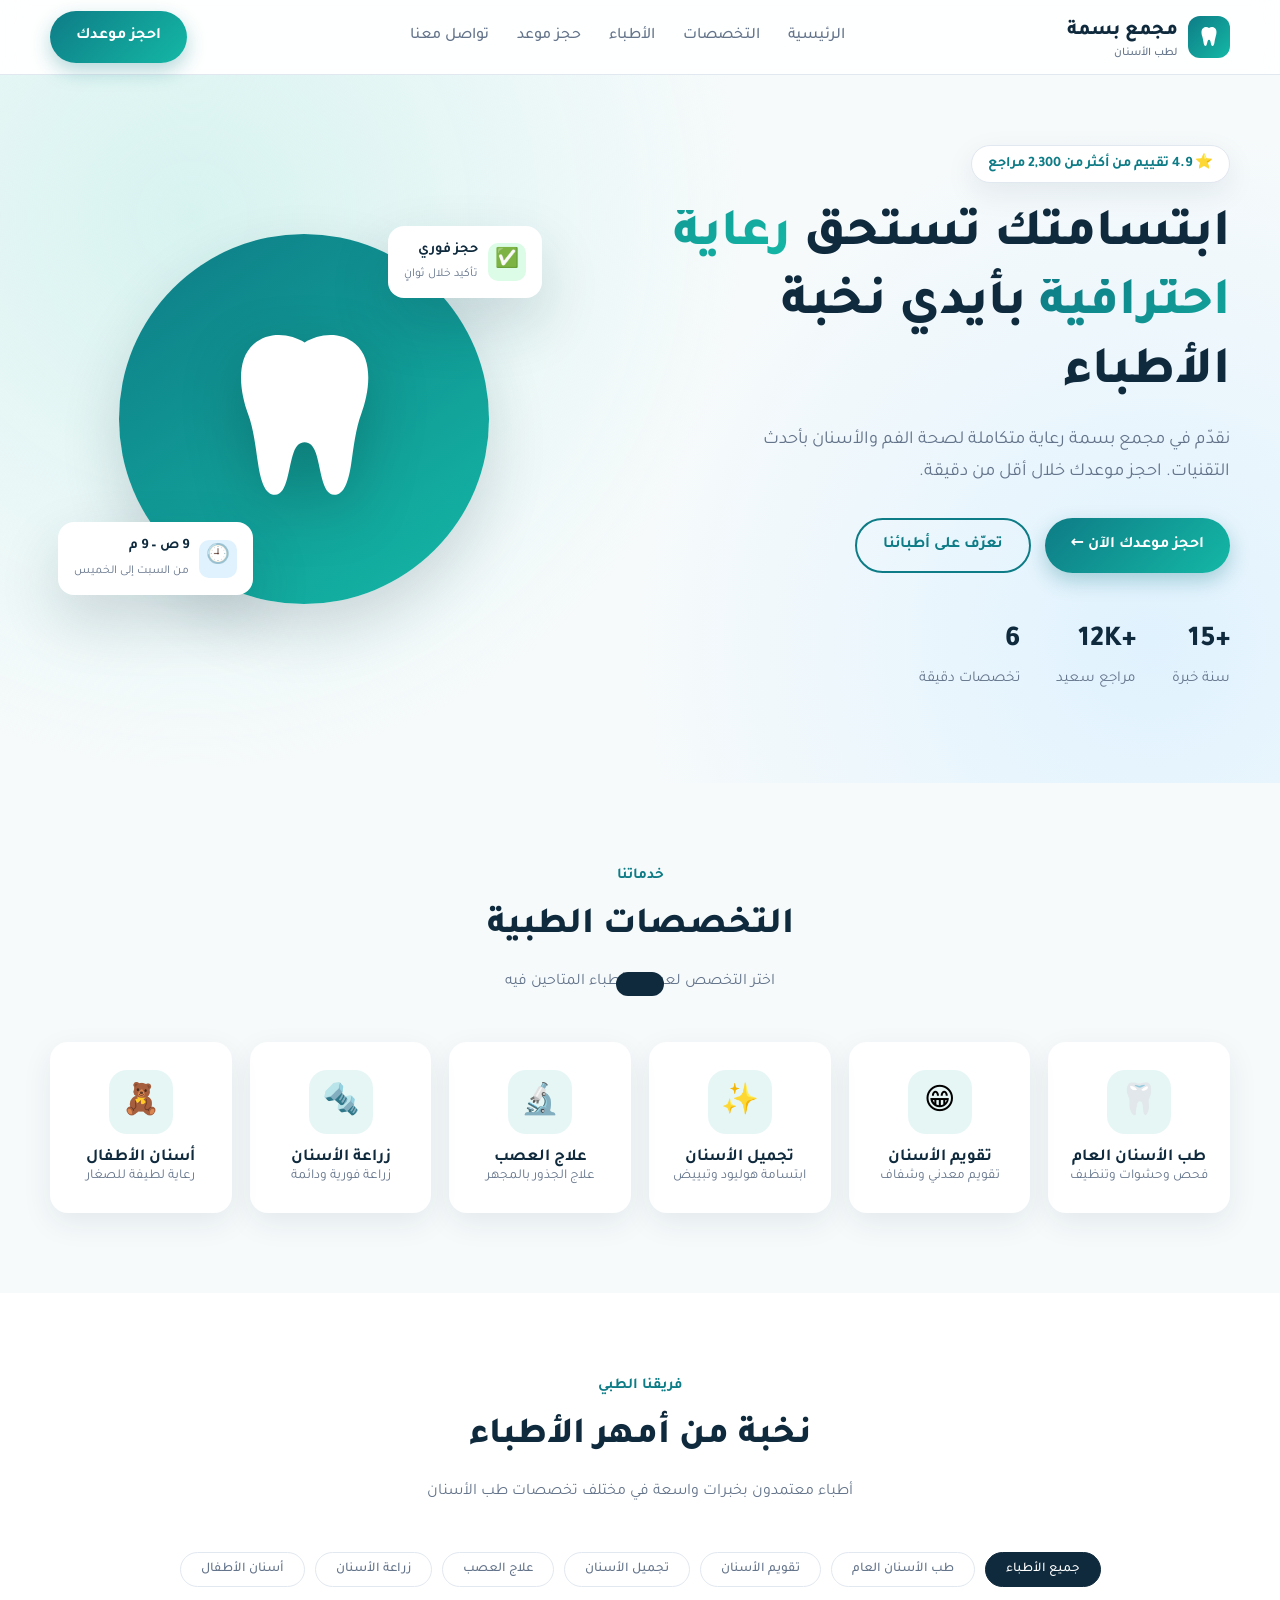
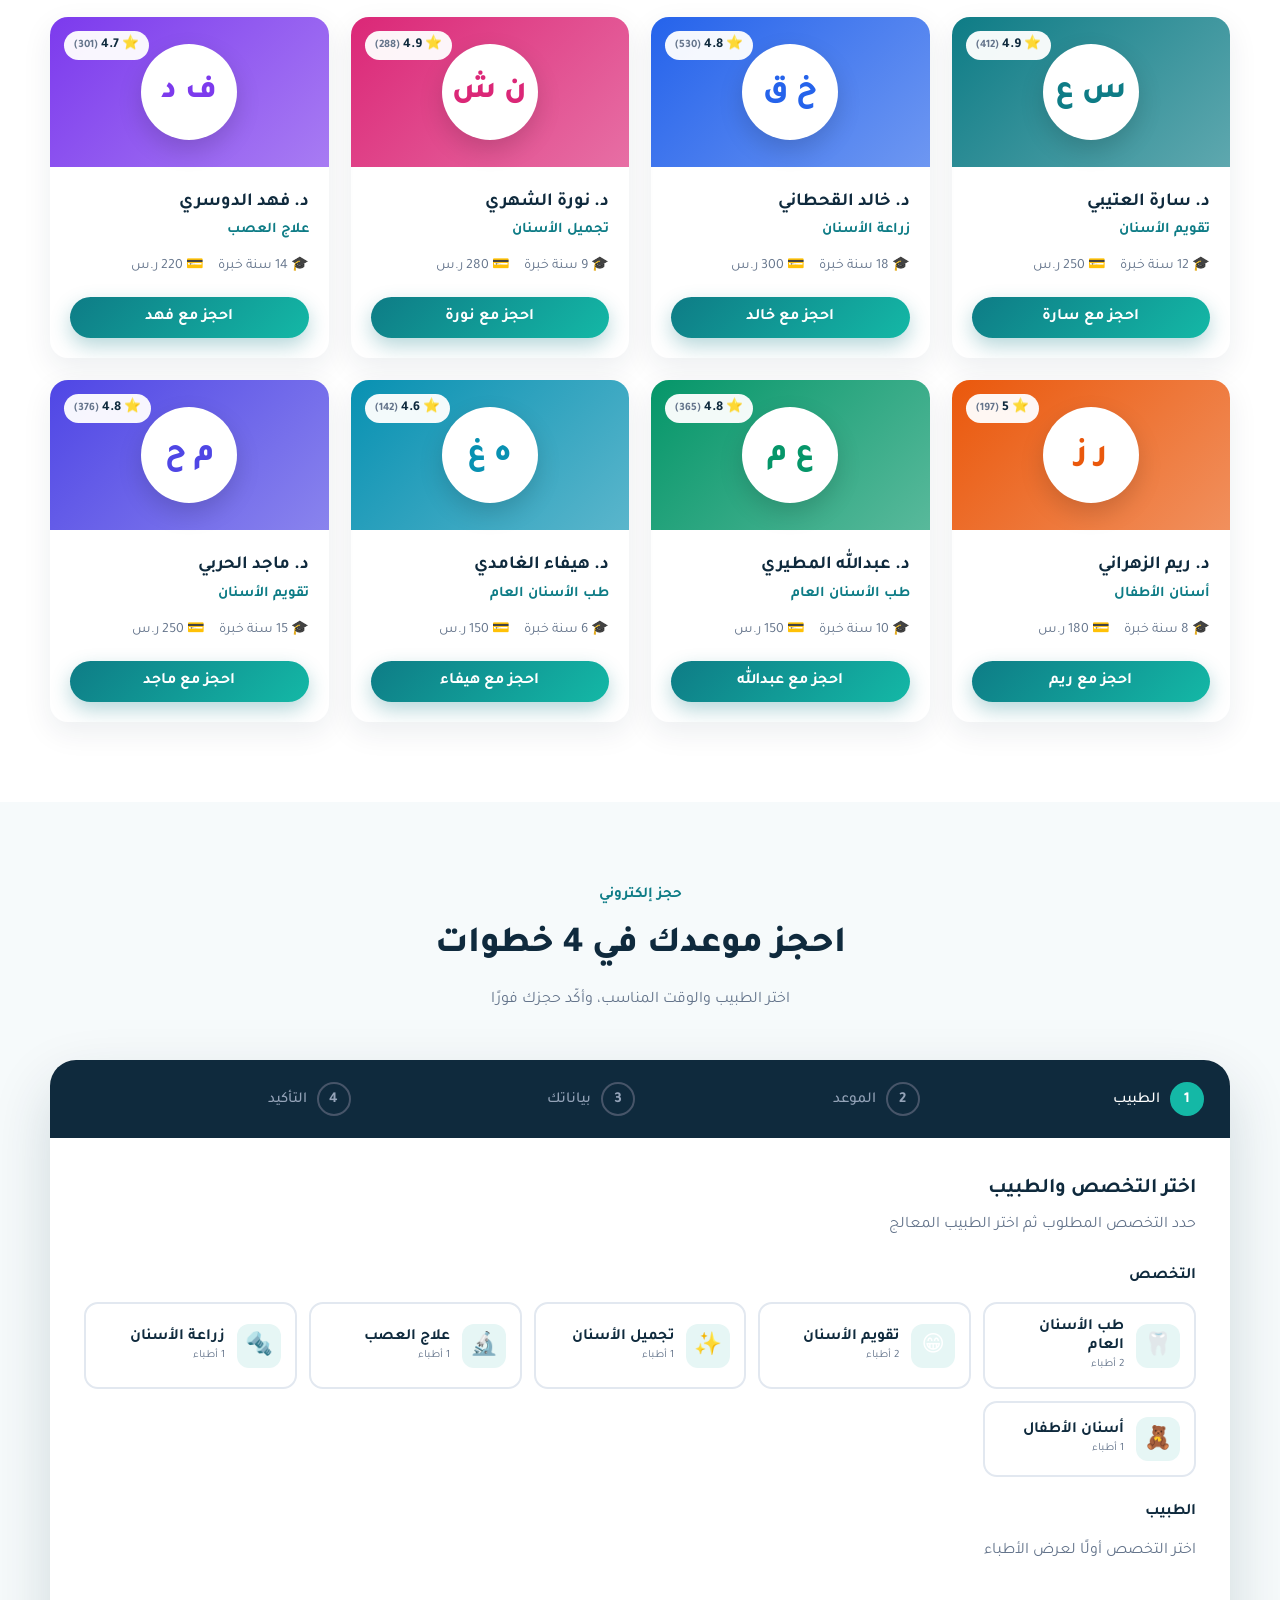
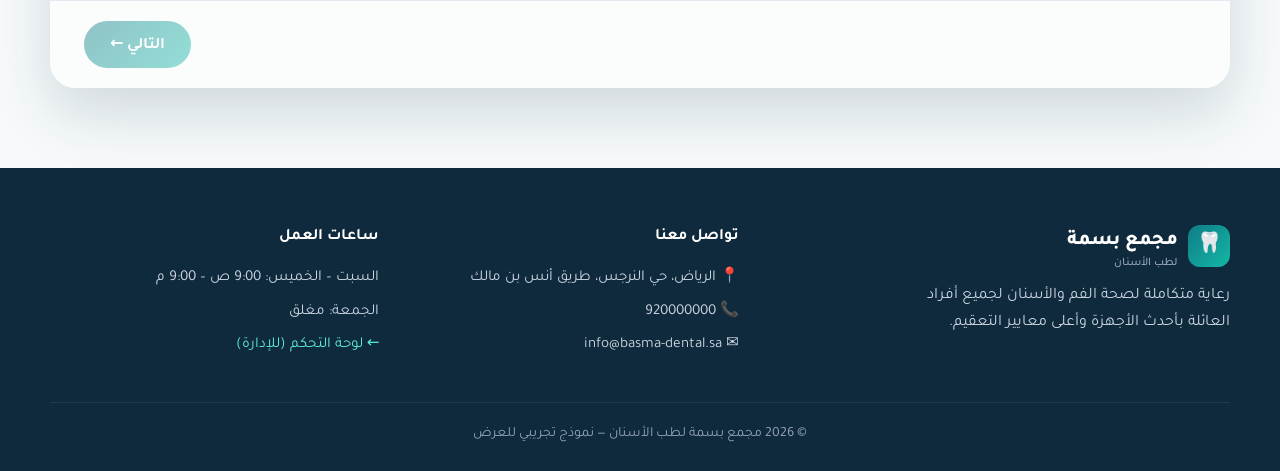
==== dental-demo/index.html @ fd0d290c "Rename site folders to dental-demo and pizza-demo Co-Authored-By: Claude Opus 5.5 <noreply@anthropic" ====
<!DOCTYPE html>
<html lang="ar" dir="rtl">
<head>
<meta charset="UTF-8">
<meta name="viewport" content="width=device-width, initial-scale=1.0">
<title>مجمع بسمة لطب الأسنان | احجز موعدك</title>
<meta name="description" content="احجز موعدك في مجمع بسمة لطب الأسنان بسهولة: اختر التخصص والطبيب والموعد المناسب.">
<link rel="icon" href="data:image/svg+xml,<svg xmlns='http://www.w3.org/2000/svg' viewBox='0 0 100 100'><text y='.9em' font-size='90'>🦷</text></svg>">
<link rel="preconnect" href="https://fonts.googleapis.com">
<link rel="preconnect" href="https://fonts.gstatic.com" crossorigin>
<link href="https://fonts.googleapis.com/css2?family=Tajawal:wght@400;500;700;800&display=swap" rel="stylesheet">
<link rel="stylesheet" href="style.css">
</head>
<body>

<nav class="nav">
  <div class="container">
    <a href="#" class="logo">
      <span class="logo-mark"><svg width="24" height="24" viewBox="0 0 24 24" fill="currentColor"><path d="M12 3c-1.6-1-4.2-1.4-6 .2C3.8 5.1 4.4 9 5.3 11.4c.7 1.9.9 3.9 1.2 5.9.3 2 .8 3.7 2 3.7 1.5 0 1.6-3.4 2.2-5 .3-.8.7-1.2 1.3-1.2s1 .4 1.3 1.2c.6 1.6.7 5 2.2 5 1.2 0 1.7-1.7 2-3.7.3-2 .5-4 1.2-5.9.9-2.4 1.5-6.3-.7-8.2C16.2 1.6 13.6 2 12 3z"/></svg></span>
      <span>مجمع بسمة<small>لطب الأسنان</small></span>
    </a>
    <div class="nav-links">
      <a href="#top">الرئيسية</a>
      <a href="#specialties">التخصصات</a>
      <a href="#doctors">الأطباء</a>
      <a href="#booking">حجز موعد</a>
      <a href="#contact">تواصل معنا</a>
    </div>
    <a href="#booking" class="btn btn-primary">احجز موعدك</a>
  </div>
</nav>

<header class="hero" id="top">
  <div class="container">
    <div>
      <span class="badge">⭐ 4.9 تقييم من أكثر من 2,300 مراجع</span>
      <h1>ابتسامتك تستحق <span>رعاية احترافية</span> بأيدي نخبة الأطباء</h1>
      <p>نقدّم في مجمع بسمة رعاية متكاملة لصحة الفم والأسنان بأحدث التقنيات. احجز موعدك خلال أقل من دقيقة.</p>
      <div class="hero-actions">
        <a href="#booking" class="btn btn-primary">احجز موعدك الآن ←</a>
        <a href="#doctors" class="btn btn-outline">تعرّف على أطبائنا</a>
      </div>
      <div class="stats">
        <div><b>+15</b><span>سنة خبرة</span></div>
        <div><b>+12K</b><span>مراجع سعيد</span></div>
        <div><b>6</b><span>تخصصات دقيقة</span></div>
      </div>
    </div>
    <div class="hero-visual">
      <div class="hero-circle">
        <svg viewBox="0 0 24 24" fill="#fff"><path d="M12 3c-1.6-1-4.2-1.4-6 .2C3.8 5.1 4.4 9 5.3 11.4c.7 1.9.9 3.9 1.2 5.9.3 2 .8 3.7 2 3.7 1.5 0 1.6-3.4 2.2-5 .3-.8.7-1.2 1.3-1.2s1 .4 1.3 1.2c.6 1.6.7 5 2.2 5 1.2 0 1.7-1.7 2-3.7.3-2 .5-4 1.2-5.9.9-2.4 1.5-6.3-.7-8.2C16.2 1.6 13.6 2 12 3z"/></svg>
      </div>
      <div class="float-card fc1"><span class="ic" style="background:#dcfce7">✅</span><div><b>حجز فوري</b><small>تأكيد خلال ثوانٍ</small></div></div>
      <div class="float-card fc2"><span class="ic" style="background:#e0f2fe">🕘</span><div><b>9 ص – 9 م</b><small>من السبت إلى الخميس</small></div></div>
    </div>
  </div>
</header>

<section id="specialties">
  <div class="container">
    <div class="section-head">
      <span class="eyebrow">خدماتنا</span>
      <h2>التخصصات الطبية</h2>
      <p>اختر التخصص لعرض الأطباء المتاحين فيه</p>
    </div>
    <div class="spec-grid" id="specGrid"></div>
  </div>
</section>

<section id="doctors" style="background:#fff">
  <div class="container">
    <div class="section-head">
      <span class="eyebrow">فريقنا الطبي</span>
      <h2>نخبة من أمهر الأطباء</h2>
      <p>أطباء معتمدون بخبرات واسعة في مختلف تخصصات طب الأسنان</p>
    </div>
    <div class="filters" id="filters"></div>
    <div class="doc-grid" id="docGrid"></div>
  </div>
</section>

<section id="booking">
  <div class="container">
    <div class="section-head">
      <span class="eyebrow">حجز إلكتروني</span>
      <h2>احجز موعدك في 4 خطوات</h2>
      <p>اختر الطبيب والوقت المناسب، وأكّد حجزك فورًا</p>
    </div>

    <div class="booking-wrap">
      <div class="stepper" id="stepper">
        <div class="step active"><span class="n">1</span>الطبيب</div>
        <div class="step"><span class="n">2</span>الموعد</div>
        <div class="step"><span class="n">3</span>بياناتك</div>
        <div class="step"><span class="n">4</span>التأكيد</div>
      </div>

      <!-- Step 1 -->
      <div class="panel show" data-step="1">
        <h3>اختر التخصص والطبيب</h3>
        <p class="hint">حدد التخصص المطلوب ثم اختر الطبيب المعالج</p>
        <span class="label">التخصص</span>
        <div class="pick-grid" id="bSpecs"></div>
        <span class="label">الطبيب</span>
        <div class="pick-grid" id="bDocs"></div>
      </div>

      <!-- Step 2 -->
      <div class="panel" data-step="2">
        <h3>اختر اليوم والوقت</h3>
        <p class="hint" id="docHint"></p>
        <span class="label">اليوم</span>
        <div class="dates" id="dates"></div>
        <span class="label">الوقت المتاح</span>
        <div id="slots"></div>
        <div class="legend"><span><i style="background:#fff;border:2px solid #e2e8f0"></i>متاح</span><span><i style="background:#0e7c86"></i>مختار</span><span><i style="background:#f1f5f9"></i>محجوز</span></div>
      </div>

      <!-- Step 3 -->
      <div class="panel" data-step="3">
        <h3>بيانات المراجع</h3>
        <p class="hint">نحتاج بعض البيانات لتأكيد حجزك والتواصل معك</p>
        <form class="form-grid" id="pForm" novalidate>
          <div class="field"><label>الاسم الكامل *</label><input id="fName" placeholder="مثال: محمد أحمد"><span class="msg">الرجاء إدخال الاسم الكامل</span></div>
          <div class="field"><label>رقم الجوال *</label><input id="fPhone" placeholder="05xxxxxxxx" inputmode="numeric" maxlength="10" dir="ltr" style="text-align:right"><span class="msg">رقم الجوال يجب أن يبدأ بـ 05 ويتكون من 10 أرقام</span></div>
          <div class="field"><label>العمر</label><input id="fAge" type="number" min="1" max="110" placeholder="اختياري"></div>
          <div class="field"><label>الجنس</label><select id="fGender"><option>ذكر</option><option>أنثى</option></select></div>
          <div class="field"><label>نوع الزيارة</label><select id="fType"><option>كشف أول مرة</option><option>متابعة</option><option>حالة طارئة</option></select></div>
          <div class="field"><label>التأمين الطبي</label><select id="fIns"><option>بدون تأمين</option><option>بوبا</option><option>التعاونية</option><option>ميدغلف</option><option>تكافل الراجحي</option></select></div>
          <div class="field full"><label>ملاحظات (اختياري)</label><textarea id="fNotes" rows="3" placeholder="صف الأعراض أو أي ملاحظات للطبيب"></textarea></div>
        </form>
      </div>

      <!-- Step 4 -->
      <div class="panel" data-step="4">
        <h3>مراجعة وتأكيد الحجز</h3>
        <p class="hint">تأكد من صحة البيانات قبل تأكيد الموعد</p>
        <div class="summary" id="summary"></div>
        <div class="note">⏰ نرجو الحضور قبل الموعد بـ 15 دقيقة، وإحضار الهوية وبطاقة التأمين إن وُجدت.</div>
        <label class="check"><input type="checkbox" id="agree"> أوافق على سياسة الإلغاء (يمكن الإلغاء قبل الموعد بـ 24 ساعة)</label>
      </div>

      <div class="panel-foot">
        <button class="btn btn-ghost" id="prevBtn" style="visibility:hidden">→ السابق</button>
        <button class="btn btn-primary" id="nextBtn" disabled>التالي ←</button>
      </div>
    </div>
  </div>
</section>

<footer id="contact">
  <div class="container">
    <div class="foot-grid">
      <div>
        <a class="logo"><span class="logo-mark">🦷</span><span>مجمع بسمة<small style="color:#94a3b8">لطب الأسنان</small></span></a>
        <p style="margin-top:14px;max-width:340px">رعاية متكاملة لصحة الفم والأسنان لجميع أفراد العائلة بأحدث الأجهزة وأعلى معايير التعقيم.</p>
      </div>
      <div>
        <h4>تواصل معنا</h4>
        <ul><li>📍 الرياض، حي النرجس، طريق أنس بن مالك</li><li>📞 920000000</li><li>✉️ info@basma-dental.sa</li></ul>
      </div>
      <div>
        <h4>ساعات العمل</h4>
        <ul><li>السبت – الخميس: 9:00 ص – 9:00 م</li><li>الجمعة: مغلق</li><li><a href="admin.html" style="color:#5eead4">← لوحة التحكم (للإدارة)</a></li></ul>
      </div>
    </div>
    <div class="copy">© 2026 مجمع بسمة لطب الأسنان — نموذج تجريبي للعرض</div>
  </div>
</footer>

<div class="overlay" id="successBox">
  <div class="success">
    <div class="check-anim"><svg viewBox="0 0 24 24"><path d="M5 13l4 4L19 7" stroke-linecap="round" stroke-linejoin="round"/></svg></div>
    <h3>تم تأكيد موعدك بنجاح! 🎉</h3>
    <p>سيصلك تذكير برسالة نصية قبل الموعد</p>
    <div class="ticket" id="ticket"></div>
    <div class="actions">
      <button class="btn btn-primary" onclick="window.print()">🖨️ طباعة</button>
      <button class="btn btn-outline" id="newBooking">حجز جديد</button>
    </div>
  </div>
</div>

<div class="toast" id="toast"></div>

<script src="data.js"></script>
<script src="app.js"></script>
</body>
</html>
---- dental-demo/style.css ----
:root{
  --primary:#0e7c86;--primary-2:#14b8a6;--primary-soft:#e6f6f5;
  --dark:#0f2a3d;--text:#334155;--muted:#64748b;--line:#e2e8f0;
  --bg:#f6fafb;--card:#ffffff;--danger:#e11d48;--warn:#f59e0b;--ok:#16a34a;
  --radius:18px;--shadow:0 10px 30px rgba(15,42,61,.08);--shadow-lg:0 25px 60px rgba(15,42,61,.16);
}
*{box-sizing:border-box;margin:0;padding:0}
html{scroll-behavior:smooth}
body{font-family:'Tajawal',system-ui,sans-serif;background:var(--bg);color:var(--text);line-height:1.7;-webkit-font-smoothing:antialiased}
a{color:inherit;text-decoration:none}
button{font-family:inherit;cursor:pointer;border:none;background:none}
input,select,textarea{font-family:inherit;font-size:1rem}
.container{width:min(1180px,100% - 32px);margin-inline:auto}
.btn{display:inline-flex;align-items:center;justify-content:center;gap:8px;padding:12px 26px;border-radius:999px;font-weight:700;font-size:1rem;transition:.25s}
.btn-primary{background:linear-gradient(135deg,var(--primary),var(--primary-2));color:#fff;box-shadow:0 8px 20px rgba(14,124,134,.3)}
.btn-primary:hover{transform:translateY(-2px);box-shadow:0 12px 28px rgba(14,124,134,.4)}
.btn-outline{border:2px solid var(--primary);color:var(--primary)}
.btn-outline:hover{background:var(--primary);color:#fff}
.btn-ghost{color:var(--muted)}
.btn-ghost:hover{color:var(--dark)}
.btn:disabled{opacity:.45;cursor:not-allowed;transform:none!important;box-shadow:none}

/* NAV */
.nav{position:sticky;top:0;z-index:50;background:rgba(255,255,255,.85);backdrop-filter:blur(14px);border-bottom:1px solid var(--line)}
.nav .container{display:flex;align-items:center;justify-content:space-between;height:74px}
.logo{display:flex;align-items:center;gap:10px;font-weight:800;font-size:1.25rem;color:var(--dark)}
.logo-mark{width:42px;height:42px;border-radius:12px;background:linear-gradient(135deg,var(--primary),var(--primary-2));display:grid;place-items:center;color:#fff}
.logo small{display:block;font-size:.72rem;font-weight:500;color:var(--muted);line-height:1}
.nav-links{display:flex;gap:28px;font-weight:500}
.nav-links a{color:var(--muted);transition:.2s}
.nav-links a:hover{color:var(--primary)}
@media(max-width:860px){.nav-links{display:none}.nav .btn{padding:10px 18px;font-size:.9rem}}

/* HERO */
.hero{padding:70px 0 90px;background:radial-gradient(circle at 15% 20%,#d7f3f0 0,transparent 45%),radial-gradient(circle at 90% 80%,#e0f2fe 0,transparent 40%)}
.hero .container{display:grid;grid-template-columns:1.1fr .9fr;gap:50px;align-items:center}
.badge{display:inline-flex;align-items:center;gap:8px;background:#fff;border:1px solid var(--line);padding:6px 16px;border-radius:999px;font-size:.9rem;color:var(--primary);font-weight:700;box-shadow:var(--shadow)}
.hero h1{font-size:clamp(2rem,4.5vw,3.3rem);line-height:1.3;color:var(--dark);margin:20px 0 16px;font-weight:800}
.hero h1 span{background:linear-gradient(135deg,var(--primary),var(--primary-2));-webkit-background-clip:text;background-clip:text;color:transparent}
.hero p{font-size:1.15rem;color:var(--muted);max-width:520px}
.hero-actions{display:flex;gap:14px;margin-top:30px;flex-wrap:wrap}
.stats{display:flex;gap:36px;margin-top:44px;flex-wrap:wrap}
.stats b{display:block;font-size:1.8rem;color:var(--dark);font-weight:800}
.stats span{color:var(--muted);font-size:.95rem}
.hero-visual{position:relative;aspect-ratio:1/1;max-width:440px;margin-inline:auto;width:100%}
.hero-circle{position:absolute;inset:8%;border-radius:50%;background:linear-gradient(145deg,var(--primary),var(--primary-2));box-shadow:var(--shadow-lg);display:grid;place-items:center}
.hero-circle svg{width:55%;filter:drop-shadow(0 20px 30px rgba(0,0,0,.2))}
.float-card{position:absolute;background:#fff;border-radius:16px;padding:12px 16px;box-shadow:var(--shadow-lg);display:flex;align-items:center;gap:10px;font-size:.9rem;animation:float 4s ease-in-out infinite}
.float-card .ic{width:38px;height:38px;border-radius:10px;display:grid;place-items:center;font-size:1.2rem}
.float-card b{display:block;color:var(--dark)}
.float-card small{color:var(--muted)}
.fc1{top:6%;right:-4%}.fc2{bottom:10%;left:-6%;animation-delay:1.5s}
@keyframes float{50%{transform:translateY(-12px)}}
@media(max-width:900px){.hero .container{grid-template-columns:1fr}.hero-visual{max-width:340px}.fc1{right:0}.fc2{left:0}}

/* SECTIONS */
section{padding:80px 0}
.section-head{text-align:center;max-width:620px;margin:0 auto 46px}
.section-head .eyebrow{color:var(--primary);font-weight:700;font-size:.95rem}
.section-head h2{font-size:clamp(1.6rem,3vw,2.3rem);color:var(--dark);margin:6px 0 10px;font-weight:800}
.section-head p{color:var(--muted)}

.spec-grid{display:grid;grid-template-columns:repeat(auto-fill,minmax(170px,1fr));gap:18px}
.spec{background:var(--card);border:2px solid transparent;border-radius:var(--radius);padding:26px 18px;text-align:center;box-shadow:var(--shadow);transition:.25s}
.spec:hover,.spec.active{border-color:var(--primary-2);transform:translateY(-4px)}
.spec .ic{width:64px;height:64px;margin:0 auto 14px;border-radius:18px;background:var(--primary-soft);display:grid;place-items:center;font-size:1.9rem}
.spec h3{font-size:1.05rem;color:var(--dark)}
.spec span{font-size:.85rem;color:var(--muted)}

.filters{display:flex;gap:10px;flex-wrap:wrap;justify-content:center;margin-bottom:30px}
.chip{padding:8px 20px;border-radius:999px;background:#fff;border:1px solid var(--line);font-weight:500;color:var(--muted);transition:.2s}
.chip.active,.chip:hover{background:var(--dark);color:#fff;border-color:var(--dark)}

.doc-grid{display:grid;grid-template-columns:repeat(auto-fill,minmax(260px,1fr));gap:22px}
.doc{background:var(--card);border-radius:var(--radius);overflow:hidden;box-shadow:var(--shadow);transition:.3s;display:flex;flex-direction:column}
.doc:hover{transform:translateY(-6px);box-shadow:var(--shadow-lg)}
.doc-top{height:150px;position:relative;display:grid;place-items:center}
.avatar{width:96px;height:96px;border-radius:50%;background:#fff;display:grid;place-items:center;font-size:2rem;font-weight:800;border:4px solid rgba(255,255,255,.7);box-shadow:0 10px 25px rgba(0,0,0,.15)}
.rating{position:absolute;top:14px;left:14px;background:rgba(255,255,255,.95);padding:3px 10px;border-radius:999px;font-size:.85rem;font-weight:700;color:var(--dark)}
.doc-body{padding:20px;flex:1;display:flex;flex-direction:column}
.doc-body h3{color:var(--dark);font-size:1.15rem}
.doc-body .sp{color:var(--primary);font-weight:700;font-size:.92rem}
.doc-meta{display:flex;gap:14px;color:var(--muted);font-size:.88rem;margin:12px 0 18px;flex-wrap:wrap}
.doc-body .btn{margin-top:auto;width:100%;padding:11px}

/* BOOKING */
.booking-wrap{background:var(--card);border-radius:26px;box-shadow:var(--shadow-lg);overflow:hidden}
.stepper{display:flex;background:var(--dark);padding:22px 26px;gap:10px;overflow-x:auto}
.step{flex:1;display:flex;align-items:center;gap:10px;color:#94a3b8;font-weight:500;min-width:140px;font-size:.95rem}
.step .n{width:34px;height:34px;border-radius:50%;border:2px solid #475569;display:grid;place-items:center;font-weight:700;flex-shrink:0;transition:.3s}
.step.active{color:#fff}.step.active .n{background:var(--primary-2);border-color:var(--primary-2);color:#fff}
.step.done{color:#5eead4}.step.done .n{background:transparent;border-color:#5eead4;color:#5eead4}
.panel{padding:34px;display:none;animation:fade .35s}
.panel.show{display:block}
@keyframes fade{from{opacity:0;transform:translateY(8px)}}
.panel h3{color:var(--dark);font-size:1.3rem;margin-bottom:4px}
.panel .hint{color:var(--muted);margin-bottom:24px}
.label{font-weight:700;color:var(--dark);margin:22px 0 12px;display:block}
.pick-grid{display:grid;grid-template-columns:repeat(auto-fill,minmax(200px,1fr));gap:12px}
.pick{border:2px solid var(--line);border-radius:14px;padding:14px;text-align:right;display:flex;align-items:center;gap:12px;transition:.2s;background:#fff}
.pick:hover{border-color:var(--primary-2)}
.pick.sel{border-color:var(--primary);background:var(--primary-soft)}
.pick .mini{width:44px;height:44px;border-radius:12px;display:grid;place-items:center;font-weight:800;color:#fff;flex-shrink:0;font-size:1.1rem}
.pick b{display:block;color:var(--dark);font-size:.98rem}
.pick small{color:var(--muted)}
.dates{display:flex;gap:10px;overflow-x:auto;padding-bottom:8px}
.date{min-width:84px;border:2px solid var(--line);border-radius:14px;padding:10px 6px;text-align:center;background:#fff;transition:.2s}
.date small{display:block;color:var(--muted);font-size:.8rem}
.date b{display:block;font-size:1.4rem;color:var(--dark);line-height:1.3}
.date:hover{border-color:var(--primary-2)}
.date.sel{background:var(--primary);border-color:var(--primary)}
.date.sel small,.date.sel b{color:#fff}
.slots{display:grid;grid-template-columns:repeat(auto-fill,minmax(96px,1fr));gap:10px}
.slot{padding:10px;border-radius:12px;border:2px solid var(--line);background:#fff;font-weight:700;color:var(--dark);transition:.2s;direction:ltr}
.slot:hover:not(:disabled){border-color:var(--primary-2)}
.slot.sel{background:var(--primary);color:#fff;border-color:var(--primary)}
.slot:disabled{background:#f1f5f9;color:#cbd5e1;text-decoration:line-through;cursor:not-allowed}
.period{font-size:.9rem;color:var(--muted);margin:14px 0 8px}
.legend{display:flex;gap:18px;font-size:.85rem;color:var(--muted);margin-top:14px}
.legend i{display:inline-block;width:12px;height:12px;border-radius:4px;margin-left:6px;vertical-align:middle}
.form-grid{display:grid;grid-template-columns:1fr 1fr;gap:18px}
.field{display:flex;flex-direction:column;gap:6px}
.field.full{grid-column:1/-1}
.field label{font-weight:700;color:var(--dark);font-size:.95rem}
.field input,.field select,.field textarea{padding:13px 16px;border:2px solid var(--line);border-radius:12px;background:#fff;transition:.2s;outline:none}
.field input:focus,.field select:focus,.field textarea:focus{border-color:var(--primary-2);box-shadow:0 0 0 4px rgba(20,184,166,.12)}
.field.err input{border-color:var(--danger)}
.field .msg{color:var(--danger);font-size:.85rem;display:none}
.field.err .msg{display:block}
@media(max-width:640px){.form-grid{grid-template-columns:1fr}.panel{padding:22px}}
.summary{display:grid;grid-template-columns:1fr 1fr;gap:14px}
.sum-item{background:var(--bg);border-radius:14px;padding:16px;display:flex;gap:12px;align-items:center}
.sum-item .ic{width:42px;height:42px;border-radius:12px;background:#fff;display:grid;place-items:center;font-size:1.2rem;flex-shrink:0}
.sum-item small{color:var(--muted);display:block}
.sum-item b{color:var(--dark)}
@media(max-width:640px){.summary{grid-template-columns:1fr}}
.note{margin-top:20px;background:#fffbeb;border:1px solid #fde68a;color:#92400e;padding:12px 16px;border-radius:12px;font-size:.92rem}
.check{display:flex;gap:10px;align-items:center;margin-top:18px;font-size:.95rem}
.check input{width:18px;height:18px;accent-color:var(--primary)}
.panel-foot{display:flex;justify-content:space-between;align-items:center;padding:20px 34px;border-top:1px solid var(--line);background:#fbfdfd}

/* SUCCESS */
.overlay{position:fixed;inset:0;background:rgba(15,42,61,.55);backdrop-filter:blur(6px);z-index:100;display:none;place-items:center;padding:16px}
.overlay.show{display:grid;animation:fade .3s}
.success{background:#fff;border-radius:26px;max-width:460px;width:100%;padding:40px 30px 30px;text-align:center;box-shadow:var(--shadow-lg);position:relative;overflow:hidden}
.check-anim{width:96px;height:96px;margin:0 auto 18px;border-radius:50%;background:#dcfce7;display:grid;place-items:center}
.check-anim svg{width:54px;stroke:var(--ok);stroke-width:4;fill:none;stroke-dasharray:60;stroke-dashoffset:60;animation:draw .6s .25s forwards}
@keyframes draw{to{stroke-dashoffset:0}}
.success h3{font-size:1.6rem;color:var(--dark)}
.success p{color:var(--muted)}
.ticket{margin:22px 0;border:2px dashed var(--line);border-radius:16px;padding:18px;text-align:right}
.ticket .row{display:flex;justify-content:space-between;padding:6px 0;font-size:.95rem}
.ticket .row span{color:var(--muted)}.ticket .row b{color:var(--dark)}
.ticket .code{text-align:center;font-size:1.3rem;letter-spacing:2px;color:var(--primary);font-weight:800;border-bottom:1px solid var(--line);padding-bottom:10px;margin-bottom:8px;direction:ltr}
.success .actions{display:flex;gap:10px;justify-content:center;flex-wrap:wrap}

/* FOOTER */
footer{background:var(--dark);color:#cbd5e1;padding:56px 0 24px}
.foot-grid{display:grid;grid-template-columns:1.4fr 1fr 1fr;gap:30px}
footer h4{color:#fff;margin-bottom:14px}
footer li{list-style:none;margin-bottom:8px;font-size:.95rem}
footer .logo{color:#fff}
.copy{border-top:1px solid #1e3a50;margin-top:36px;padding-top:20px;text-align:center;font-size:.88rem;color:#94a3b8}
@media(max-width:760px){.foot-grid{grid-template-columns:1fr}}

.toast{position:fixed;bottom:24px;left:50%;transform:translateX(-50%) translateY(120px);background:var(--dark);color:#fff;padding:12px 24px;border-radius:12px;z-index:200;transition:.35s;font-weight:500}
.toast.show{transform:translateX(-50%) translateY(0)}

/* ADMIN */
.admin-head{display:flex;justify-content:space-between;align-items:center;flex-wrap:wrap;gap:14px;margin:36px 0 24px}
.admin-head h1{color:var(--dark);font-size:1.7rem}
.kpis{display:grid;grid-template-columns:repeat(auto-fit,minmax(200px,1fr));gap:16px;margin-bottom:26px}
.kpi{background:#fff;border-radius:var(--radius);padding:20px;box-shadow:var(--shadow);display:flex;gap:14px;align-items:center}
.kpi .ic{width:52px;height:52px;border-radius:14px;display:grid;place-items:center;font-size:1.4rem}
.kpi b{font-size:1.6rem;color:var(--dark);display:block;line-height:1.2}
.kpi span{color:var(--muted);font-size:.9rem}
.table-card{background:#fff;border-radius:var(--radius);box-shadow:var(--shadow);overflow:hidden;margin-bottom:50px}
.table-tools{display:flex;gap:12px;padding:18px;border-bottom:1px solid var(--line);flex-wrap:wrap}
.table-tools input,.table-tools select{padding:10px 14px;border:2px solid var(--line);border-radius:10px;outline:none}
.table-tools input{flex:1;min-width:200px}
.tbl-scroll{overflow-x:auto}
table{width:100%;border-collapse:collapse;min-width:820px}
th,td{padding:14px 18px;text-align:right;font-size:.93rem;border-bottom:1px solid var(--line)}
th{background:#f8fafc;color:var(--muted);font-weight:700}
td b{color:var(--dark)}
.status{padding:4px 12px;border-radius:999px;font-size:.82rem;font-weight:700;white-space:nowrap}
.st-confirmed{background:#dcfce7;color:#15803d}.st-done{background:#e0f2fe;color:#0369a1}.st-cancelled{background:#ffe4e6;color:#be123c}
.icon-btn{padding:6px 10px;border-radius:8px;font-size:.85rem;font-weight:700}
.icon-btn.ok{background:#e0f2fe;color:#0369a1}.icon-btn.no{background:#ffe4e6;color:#be123c}
.empty{text-align:center;padding:60px 20px;color:var(--muted)}
.empty div{font-size:3rem}
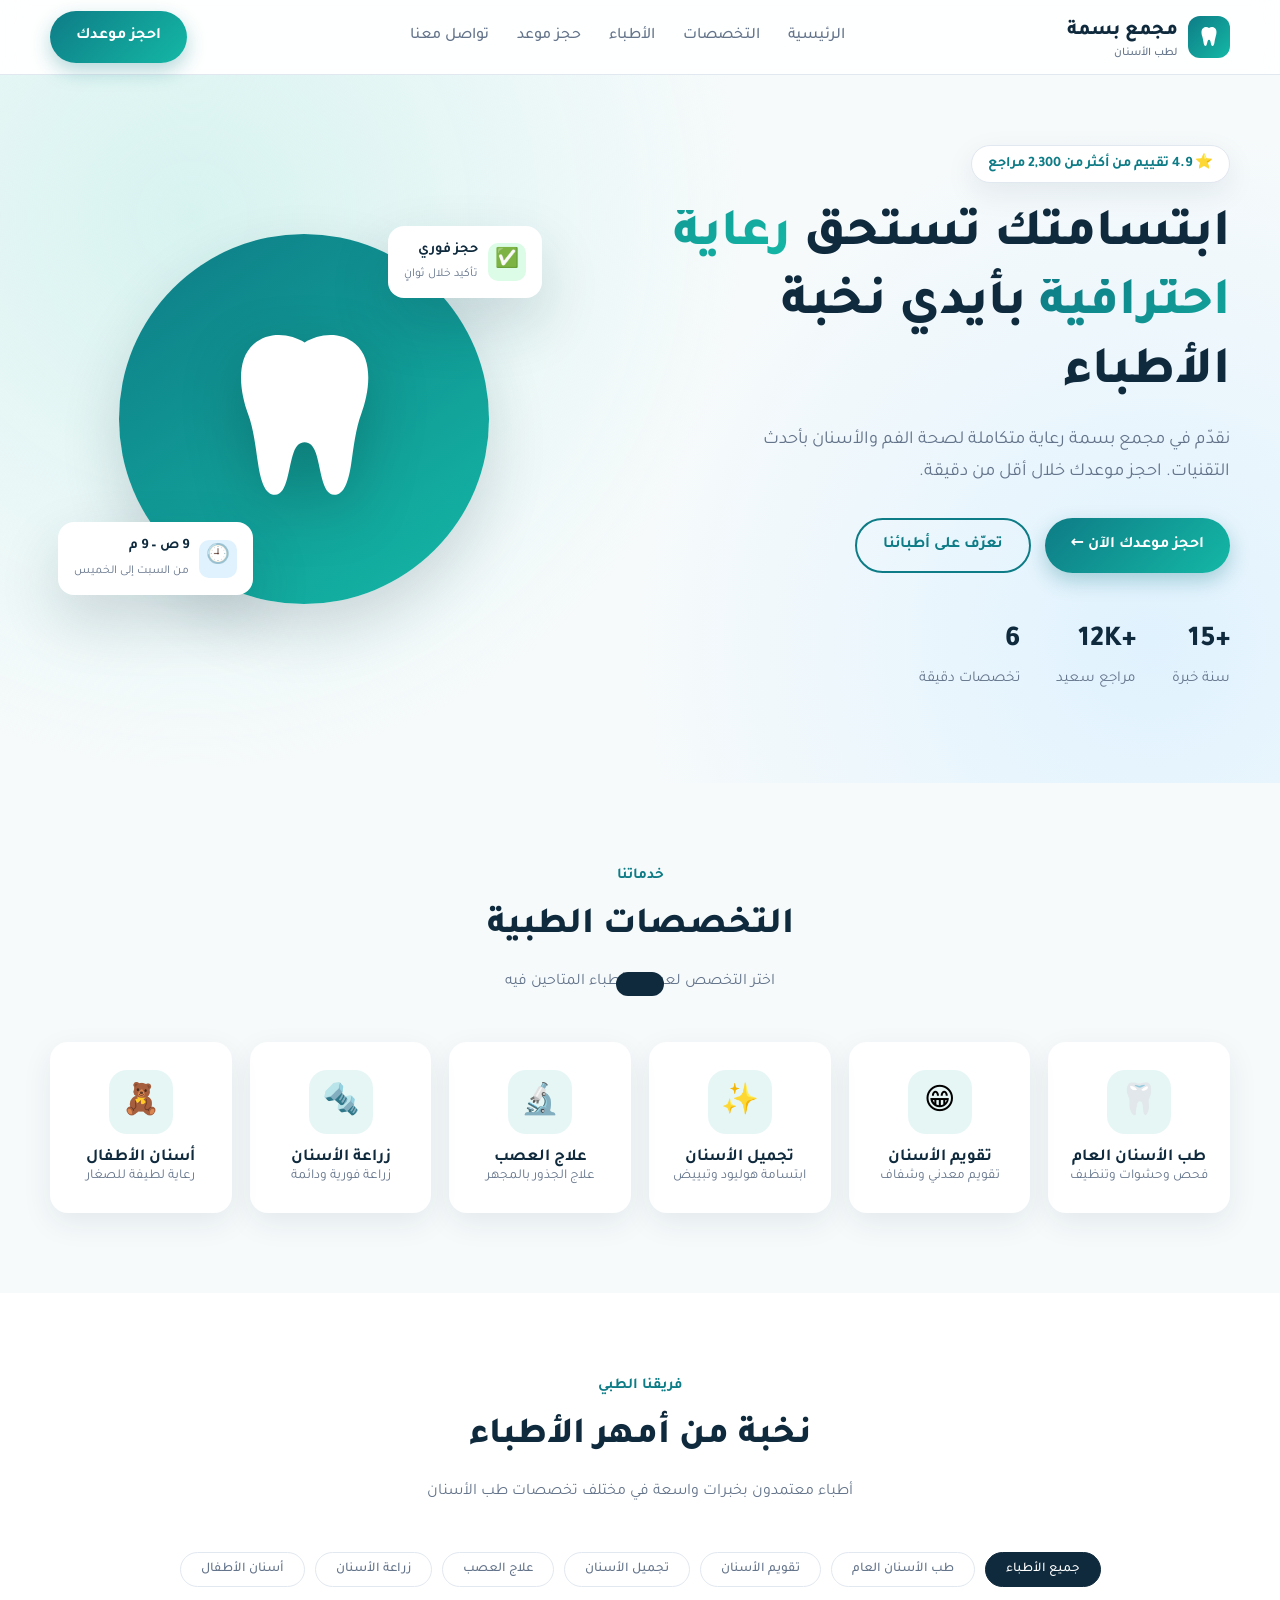
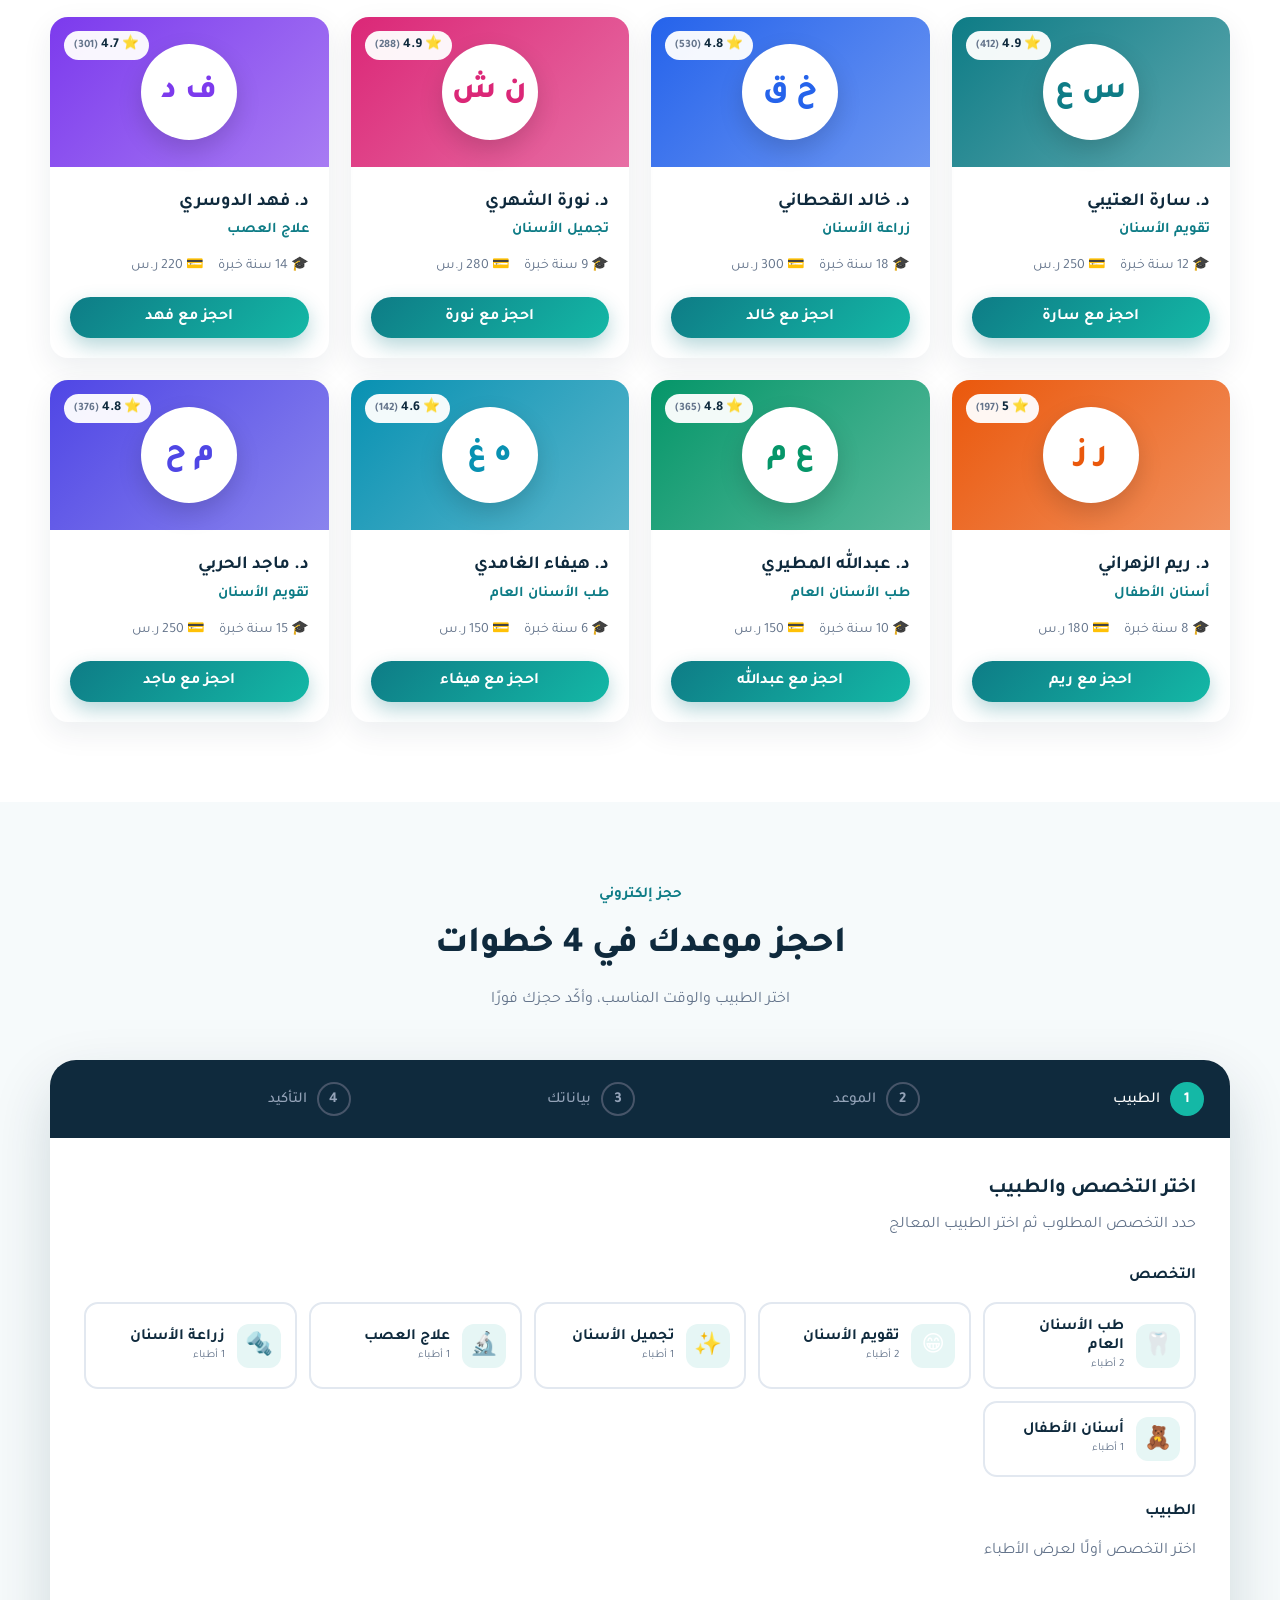
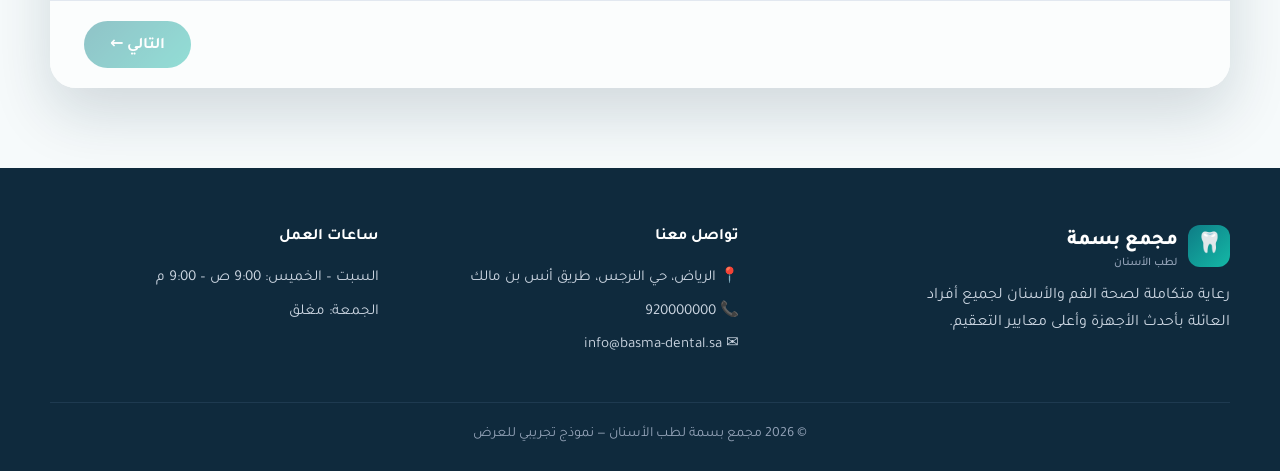
==== commit 612ebe75: "Remove admin dashboard links from public pages Co-Authored-By: Claude Opus 5.5 <noreply@anthropic.co" ====
--- a/dental-demo/index.html
+++ b/dental-demo/index.html
@@ -161,7 +161,7 @@
       </div>
       <div>
         <h4>ساعات العمل</h4>
-        <ul><li>السبت – الخميس: 9:00 ص – 9:00 م</li><li>الجمعة: مغلق</li><li><a href="admin.html" style="color:#5eead4">← لوحة التحكم (للإدارة)</a></li></ul>
+        <ul><li>السبت – الخميس: 9:00 ص – 9:00 م</li><li>الجمعة: مغلق</li></ul>
       </div>
     </div>
     <div class="copy">© 2026 مجمع بسمة لطب الأسنان — نموذج تجريبي للعرض</div>
